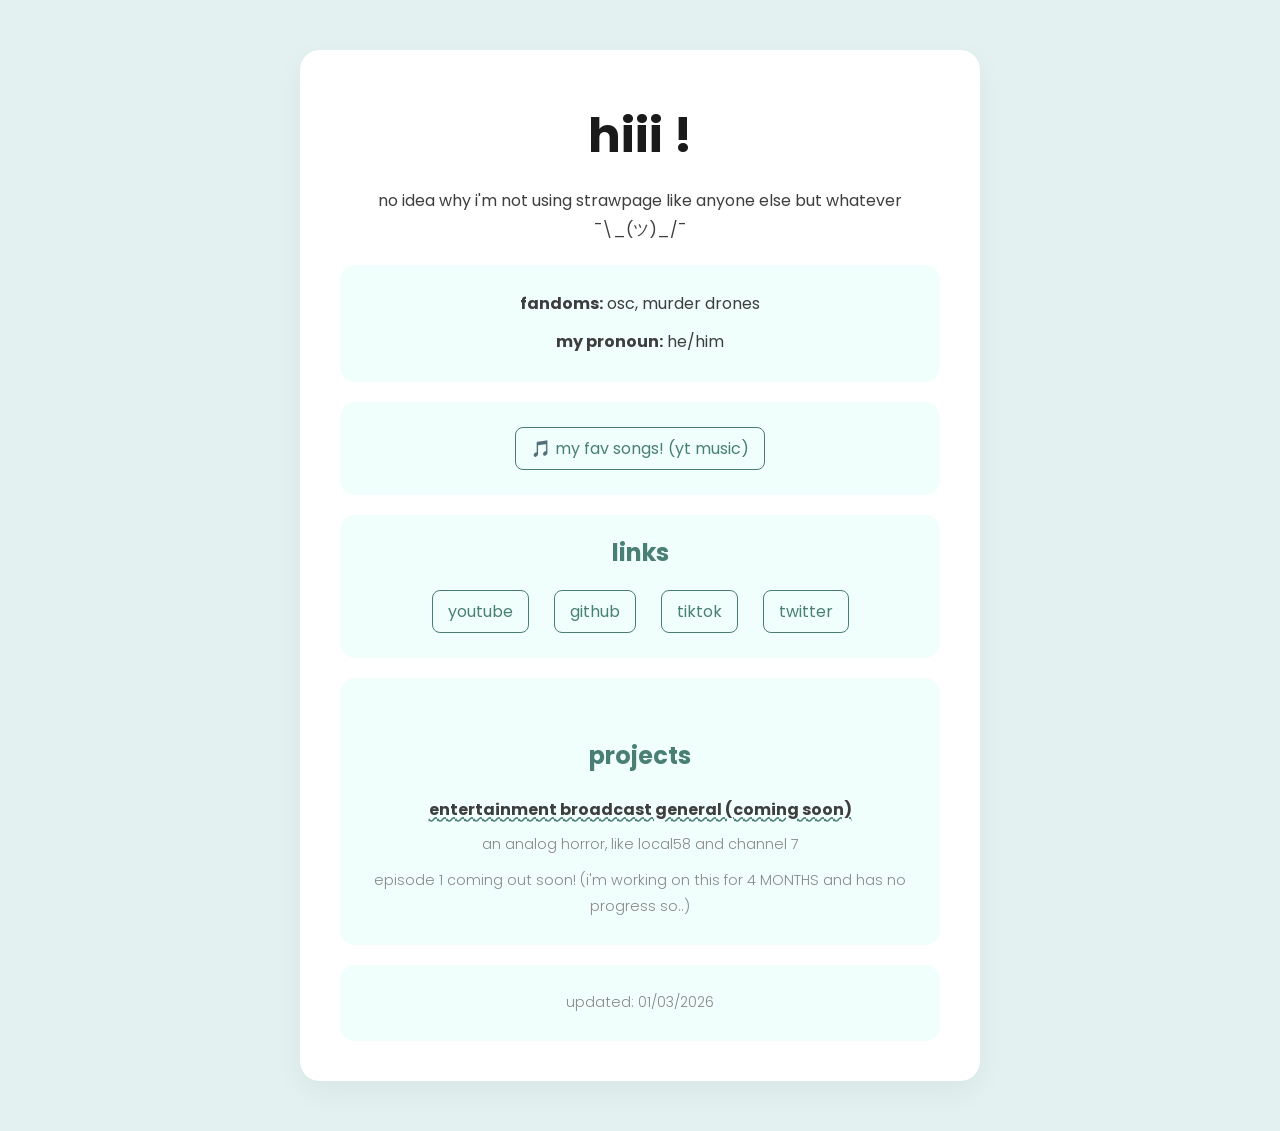
==== index.html @ f58f6829 "removed dark mode" ====
<!DOCTYPE html>
<html lang="en">
<head>
    <meta charset="UTF-8">
    <meta name="viewport" content="width=device-width, initial-scale=1.0">
    <link rel="stylesheet" href="css/style.css">
    <link rel="preconnect" href="https://fonts.googleapis.com">
    <link rel="preconnect" href="https://fonts.gstatic.com" crossorigin>
    <link href="https://fonts.googleapis.com/css2?family=Poppins:wght@300;400;600;700&display=swap" rel="stylesheet">
    <title>about me</title>
</head>
<body>

<div class="container">
    <h1>hiii !</h1>
    
    <p>no idea why i'm not using strawpage like anyone else but whatever ¯\_(ツ)_/¯</p>
    <div class="projects">
        <p><strong>fandoms:</strong> osc, murder drones</p>
        <p><strong>my pronoun:</strong> he/him</p>
    </div>

    <div class="projects">
        <a href="https://music.youtube.com/playlist?list=PLhs_wCzTryojo6V-W3UO1_PLjW0GeoHNQ&si=GN10gR20XN9DasAk" class="fav-songs-link">🎵 my fav songs! (yt music)</a>
    </div>

    <div class="links">
        <h3>links</h3>
        <div class="link-buttons">
            <a href="https://youtube.com/@randomperson32.mp4">youtube</a>
            <a href="https://github.com/randomperson32-XD">github</a>
            <a href="https://www.tiktok.com/@randomperson32xd">tiktok</a>
            <a href="https://x.com/randomper32txt">twitter</a>
        </div>
    </div>

    <div class="projects">
        <h3>projects</h3>
        <span class="ebs">entertainment broadcast general (coming soon)</span>
        <p class="desc">an analog horror, like local58 and channel 7</p>
        <p class="desc">episode 1 coming out soon! (i'm working on this for 4 MONTHS and has no progress so..)</p>
    </div>

    <div class="projects">
    <p class="desc">updated: 01/03/2026 </p>
    </div>
</div>

</body>
</html>
---- css/style.css ----
:root {
    --bg-color: #e3f2f0;
    --container-bg: white;
    --text-color: #3e3e3e;
    --heading-color: #1a1a1a;
    --accent-color: #4a7f76;
    --accent-hover: #4a7f7a;
    --box-bg: #f0fffb;
    --border-color: #4a7f6b;
    --shadow: rgba(0,0,0,0.05);
}

.dark-mode {
    --bg-color: #121212;
    --container-bg: #1e1e1e;
    --text-color: #e0e0e0;
    --heading-color: #ffffff;
    --accent-color: #81c7bc;
    --accent-hover: #5da096;
    --box-bg: #2d2d2d;
    --border-color: #81c7bc;
    --shadow: rgba(0,0,0,0.5);
}

body {
    font-family: 'Poppins', sans-serif; 
    font-size: 16px; 
    text-align: center;
    background-color: var(--bg-color);
    color: var(--text-color);
    margin: 0;
    padding: 50px 20px;
    transition: background-color 0.3s ease, color 0.3s ease;
}

.container {
    position: relative;
    max-width: 600px;
    margin: 0 auto;
    background: var(--container-bg);
    padding: 40px;
    border-radius: 20px;
    box-shadow: 0 10px 30px var(--shadow);
    transition: background-color 0.3s ease;
}

h1 {
    font-size: 3em;
    margin: 10px 0;
    color: var(--heading-color);
}

h3 {
    font-size: 1.5em;
    margin-top: 40px;
    color: var(--accent-color);
}

p {
    line-height: 1.8em;
    margin: 15px 0;
}

.links a, .fav-songs-link {
    display: inline-block;
    margin: 5px 10px;
    padding: 8px 15px;
    text-decoration: none;
    color: var(--accent-color);
    border: 1px solid var(--border-color);
    border-radius: 8px;
    transition: all 0.3s ease;
}

.links a:hover, .fav-songs-link:hover {
    background-color: var(--accent-color);
    color: var(--container-bg);
    border-color: var(--accent-color);
}

/* this keeps your social links in a nice row instead of a vertical list */
.link-buttons {
    display: flex;
    flex-wrap: wrap;
    justify-content: center;
    gap: 5px;
    width: 100%;
}

.ebs {
    display: block;
    font-weight: 700;
    text-decoration: underline wavy var(--accent-color);
    margin-bottom: 5px;
}

.desc {
    font-size: 0.9em;
    color: #888;
    font-weight: 300;
    margin-top: 0;
}

/* centering the heading inside the links box */
.links h3 {
    margin-top: 0;
    margin-bottom: 15px;
}

/* making sure paragraph text doesn't push alignment off-center */
.projects p {
    margin: 5px 0;
    width: 100%;
}

/* ensuring everything inside boxes stays centered */
.projects, .links {
    display: flex;
    flex-direction: column;
    align-items: center;
    justify-content: center;
    margin-top: 20px;
    padding: 20px;
    background: var(--box-bg);
    border-radius: 15px;
    transition: background-color 0.3s ease;
}

.theme-btn {
    position: absolute;
    top: 20px;
    right: 20px;
    background: var(--box-bg);
    border: 1px solid var(--border-color);
    color: var(--accent-color);
    padding: 6px 15px;
    border-radius: 20px;
    font-family: 'Poppins', sans-serif;
    font-size: 0.8em;
    font-weight: 600;
    cursor: pointer;
    letter-spacing: 1px;
    transition: all 0.3s ease;
    outline: none;
}

.theme-btn:hover {
    background-color: var(--accent-color);
    color: var(--container-bg);
    transform: translateY(-2px);
    box-shadow: 0 4px 10px var(--shadow);
}

.theme-btn:active {
    transform: translateY(0);
}
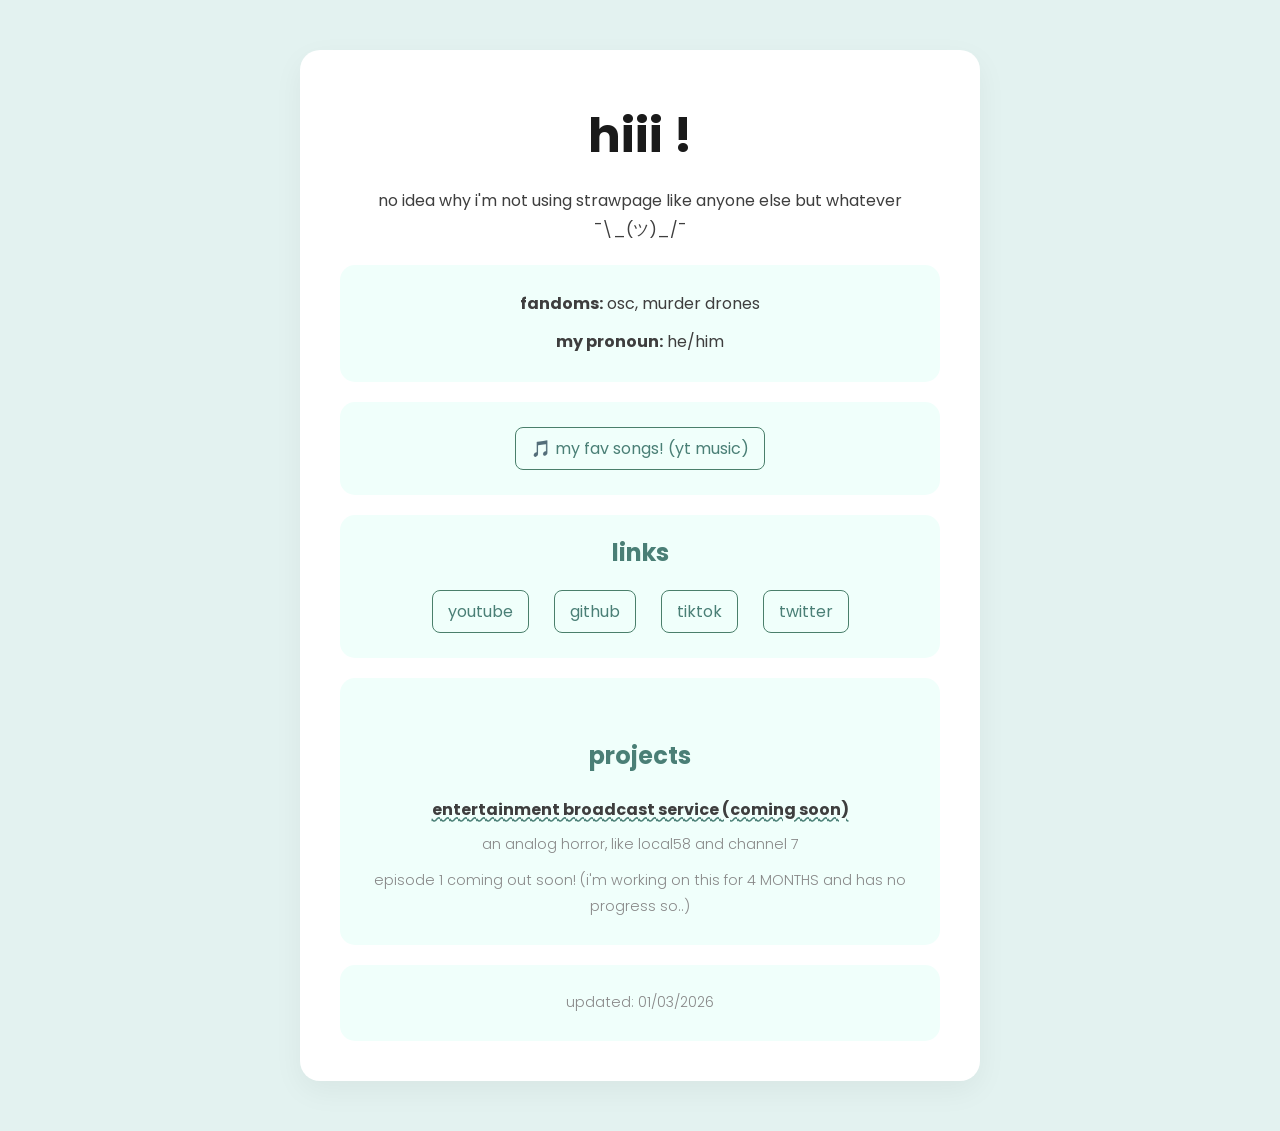
==== commit f9540665: "edited message" ====
--- a/index.html
+++ b/index.html
@@ -36,7 +36,7 @@
 
     <div class="projects">
         <h3>projects</h3>
-        <span class="ebs">entertainment broadcast general (coming soon)</span>
+        <span class="ebs">entertainment broadcast service (coming soon)</span>
         <p class="desc">an analog horror, like local58 and channel 7</p>
         <p class="desc">episode 1 coming out soon! (i'm working on this for 4 MONTHS and has no progress so..)</p>
     </div>
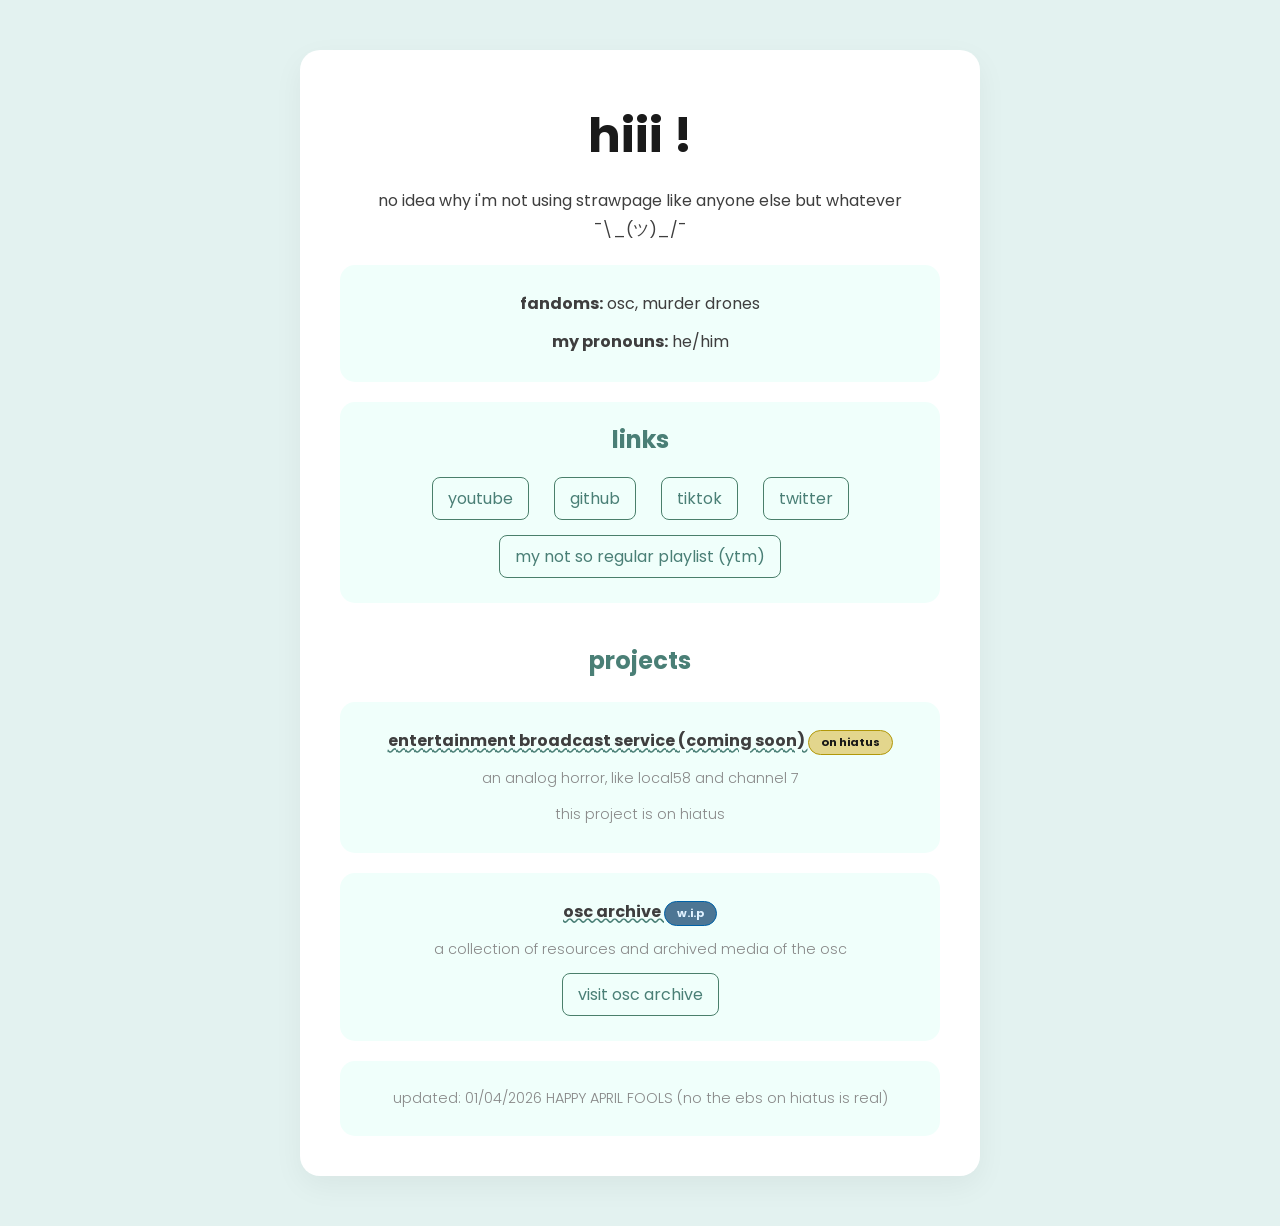
==== commit dbb9cf4a: "added osc archive" ====
--- a/index.html
+++ b/index.html
@@ -17,32 +17,33 @@
     <p>no idea why i'm not using strawpage like anyone else but whatever ¯\_(ツ)_/¯</p>
     <div class="projects">
         <p><strong>fandoms:</strong> osc, murder drones</p>
-        <p><strong>my pronoun:</strong> he/him</p>
-    </div>
-
-    <div class="projects">
-        <a href="https://music.youtube.com/playlist?list=PLhs_wCzTryojo6V-W3UO1_PLjW0GeoHNQ&si=GN10gR20XN9DasAk" class="fav-songs-link">🎵 my fav songs! (yt music)</a>
+        <p><strong>my pronouns:</strong> he/him</p>
     </div>
 
     <div class="links">
         <h3>links</h3>
         <div class="link-buttons">
-            <a href="https://youtube.com/@randomperson32.mp4">youtube</a>
-            <a href="https://github.com/randomperson32-XD">github</a>
-            <a href="https://www.tiktok.com/@randomperson32xd">tiktok</a>
-            <a href="https://x.com/randomper32txt">twitter</a>
+            <a href="https://youtube.com/@randomperson32.mp4" target="_blank" rel="noopener noreferrer">youtube</a>
+            <a href="https://github.com/randomperson32-XD" target="_blank" rel="noopener noreferrer">github</a>
+            <a href="https://www.tiktok.com/@randomperson32xd" target="_blank" rel="noopener noreferrer">tiktok</a>
+            <a href="https://x.com/randomper32txt" target="_blank" rel="noopener noreferrer">twitter</a>
+            <a href="https://music.youtube.com/playlist?list=PLhs_wCzTryojo6V-W3UO1_PLjW0GeoHNQ&si=GN10gR20XN9DasAk" target="_blank" rel="noopener noreferrer">my not so regular playlist (ytm)</a>
         </div>
+    </div>
+    <h3>projects</h3>
+    <div class="projects">
+        <p class="ebs">entertainment broadcast service (coming soon) <span class="badge-hiatus">on hiatus</span></p>
+        <p class="desc">an analog horror, like local58 and channel 7</p>
+        <p class="desc">this project is on hiatus</p>
+    </div>
+    <div class="projects">
+        <p class="ebs">osc archive <span class="badge-wip">w.i.p</span></p>
+        <p class="desc">a collection of resources and archived media of the osc</p>
+        <a href="https://randomperson32-xd.github.io/osc-archive" target="_blank" rel="noopener noreferrer">visit osc archive</a>
     </div>
 
     <div class="projects">
-        <h3>projects</h3>
-        <span class="ebs">entertainment broadcast service (coming soon)</span>
-        <p class="desc">an analog horror, like local58 and channel 7</p>
-        <p class="desc">episode 1 coming out soon! (i'm working on this for 4 MONTHS and has no progress so..)</p>
-    </div>
-
-    <div class="projects">
-    <p class="desc">updated: 01/03/2026 </p>
+    <p class="desc">updated: 01/04/2026 HAPPY APRIL FOOLS (no the ebs on hiatus is real) </p>
     </div>
 </div>
 
--- a/css/style.css
+++ b/css/style.css
@@ -61,7 +61,7 @@
     margin: 15px 0;
 }
 
-.links a, .fav-songs-link {
+a, .fav-songs-link {
     display: inline-block;
     margin: 5px 10px;
     padding: 8px 15px;
@@ -72,13 +72,12 @@
     transition: all 0.3s ease;
 }
 
-.links a:hover, .fav-songs-link:hover {
+a:hover, .fav-songs-link:hover {
     background-color: var(--accent-color);
     color: var(--container-bg);
     border-color: var(--accent-color);
 }
 
-/* this keeps your social links in a nice row instead of a vertical list */
 .link-buttons {
     display: flex;
     flex-wrap: wrap;
@@ -101,19 +100,16 @@
     margin-top: 0;
 }
 
-/* centering the heading inside the links box */
 .links h3 {
     margin-top: 0;
     margin-bottom: 15px;
 }
 
-/* making sure paragraph text doesn't push alignment off-center */
 .projects p {
     margin: 5px 0;
     width: 100%;
 }
 
-/* ensuring everything inside boxes stays centered */
 .projects, .links {
     display: flex;
     flex-direction: column;
@@ -153,4 +149,30 @@
 
 .theme-btn:active {
     transform: translateY(0);
+}
+
+.badge-wip {
+    display: inline-block;
+    background: #4d7694;
+    color: #e0f2ff;
+    font-size: 0.7rem;
+    padding: 2px 12px;
+    border-radius: 50px;
+    border: 1px solid #0062a8;
+    text-decoration: none !important; 
+    white-space: nowrap; 
+    line-height: 1.2rem;
+}
+
+.badge-hiatus {
+    display: inline-block;
+    background: #e3d68d;
+    color: #171716;
+    font-size: 0.7rem;
+    padding: 2px 12px;
+    border-radius: 50px;
+    border: 1px solid #b1980a;
+    text-decoration: none !important; 
+    white-space: nowrap; 
+    line-height: 1.2rem;
 }
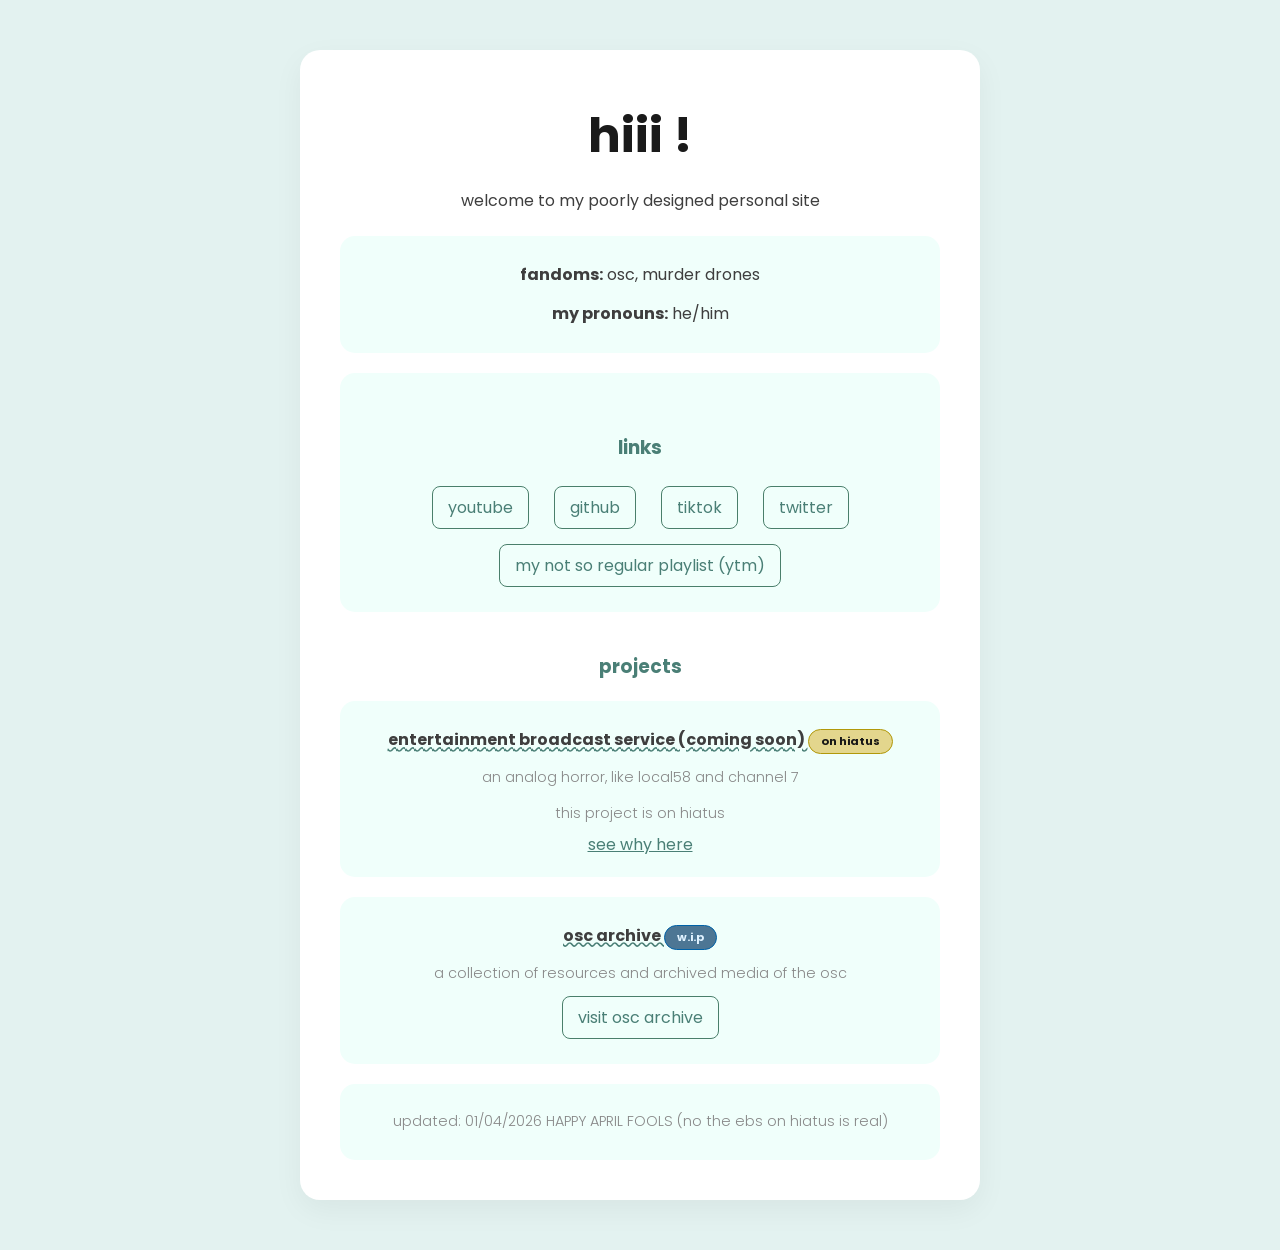
==== commit f3a97553: "april fools" ====
--- a/index.html
+++ b/index.html
@@ -7,20 +7,20 @@
     <link rel="preconnect" href="https://fonts.googleapis.com">
     <link rel="preconnect" href="https://fonts.gstatic.com" crossorigin>
     <link href="https://fonts.googleapis.com/css2?family=Poppins:wght@300;400;600;700&display=swap" rel="stylesheet">
-    <title>about me</title>
+    <title>randomperson32-xd.github.io</title>
 </head>
 <body>
 
 <div class="container">
     <h1>hiii !</h1>
     
-    <p>no idea why i'm not using strawpage like anyone else but whatever ¯\_(ツ)_/¯</p>
-    <div class="projects">
+    <p>welcome to my poorly designed personal site</p>
+    <div class="subcontainer">
         <p><strong>fandoms:</strong> osc, murder drones</p>
         <p><strong>my pronouns:</strong> he/him</p>
     </div>
 
-    <div class="links">
+    <div class="subcontainer">
         <h3>links</h3>
         <div class="link-buttons">
             <a href="https://youtube.com/@randomperson32.mp4" target="_blank" rel="noopener noreferrer">youtube</a>
@@ -31,18 +31,19 @@
         </div>
     </div>
     <h3>projects</h3>
-    <div class="projects">
+    <div class="subcontainer">
         <p class="ebs">entertainment broadcast service (coming soon) <span class="badge-hiatus">on hiatus</span></p>
         <p class="desc">an analog horror, like local58 and channel 7</p>
         <p class="desc">this project is on hiatus</p>
+        <a class="reg-a" href="blogs/why-is-ebs-on-hiatus.html">see why here</a>
     </div>
-    <div class="projects">
+    <div class="subcontainer">
         <p class="ebs">osc archive <span class="badge-wip">w.i.p</span></p>
         <p class="desc">a collection of resources and archived media of the osc</p>
         <a href="https://randomperson32-xd.github.io/osc-archive" target="_blank" rel="noopener noreferrer">visit osc archive</a>
     </div>
 
-    <div class="projects">
+    <div class="subcontainer">
     <p class="desc">updated: 01/04/2026 HAPPY APRIL FOOLS (no the ebs on hiatus is real) </p>
     </div>
 </div>
--- a/css/style.css
+++ b/css/style.css
@@ -50,8 +50,7 @@
     color: var(--heading-color);
 }
 
-h3 {
-    font-size: 1.5em;
+h3, h4 {
     margin-top: 40px;
     color: var(--accent-color);
 }
@@ -59,6 +58,25 @@
 p {
     line-height: 1.8em;
     margin: 15px 0;
+}
+
+.banner-img {
+    border-radius: 20px;
+    width: 100%;
+    display: block;
+    height: auto;
+}
+
+.reg-a {
+    display: inline;
+    margin: 0;
+    padding: 0;
+    text-decoration: underline; 
+    color: var(--accent-color);
+    border: none;
+    border-radius: 1;
+    background: none;
+    transition: color 0.2s ease;
 }
 
 a, .fav-songs-link {
@@ -105,12 +123,12 @@
     margin-bottom: 15px;
 }
 
-.projects p {
+.subcontainer p {
     margin: 5px 0;
     width: 100%;
 }
 
-.projects, .links {
+.subcontainer {
     display: flex;
     flex-direction: column;
     align-items: center;
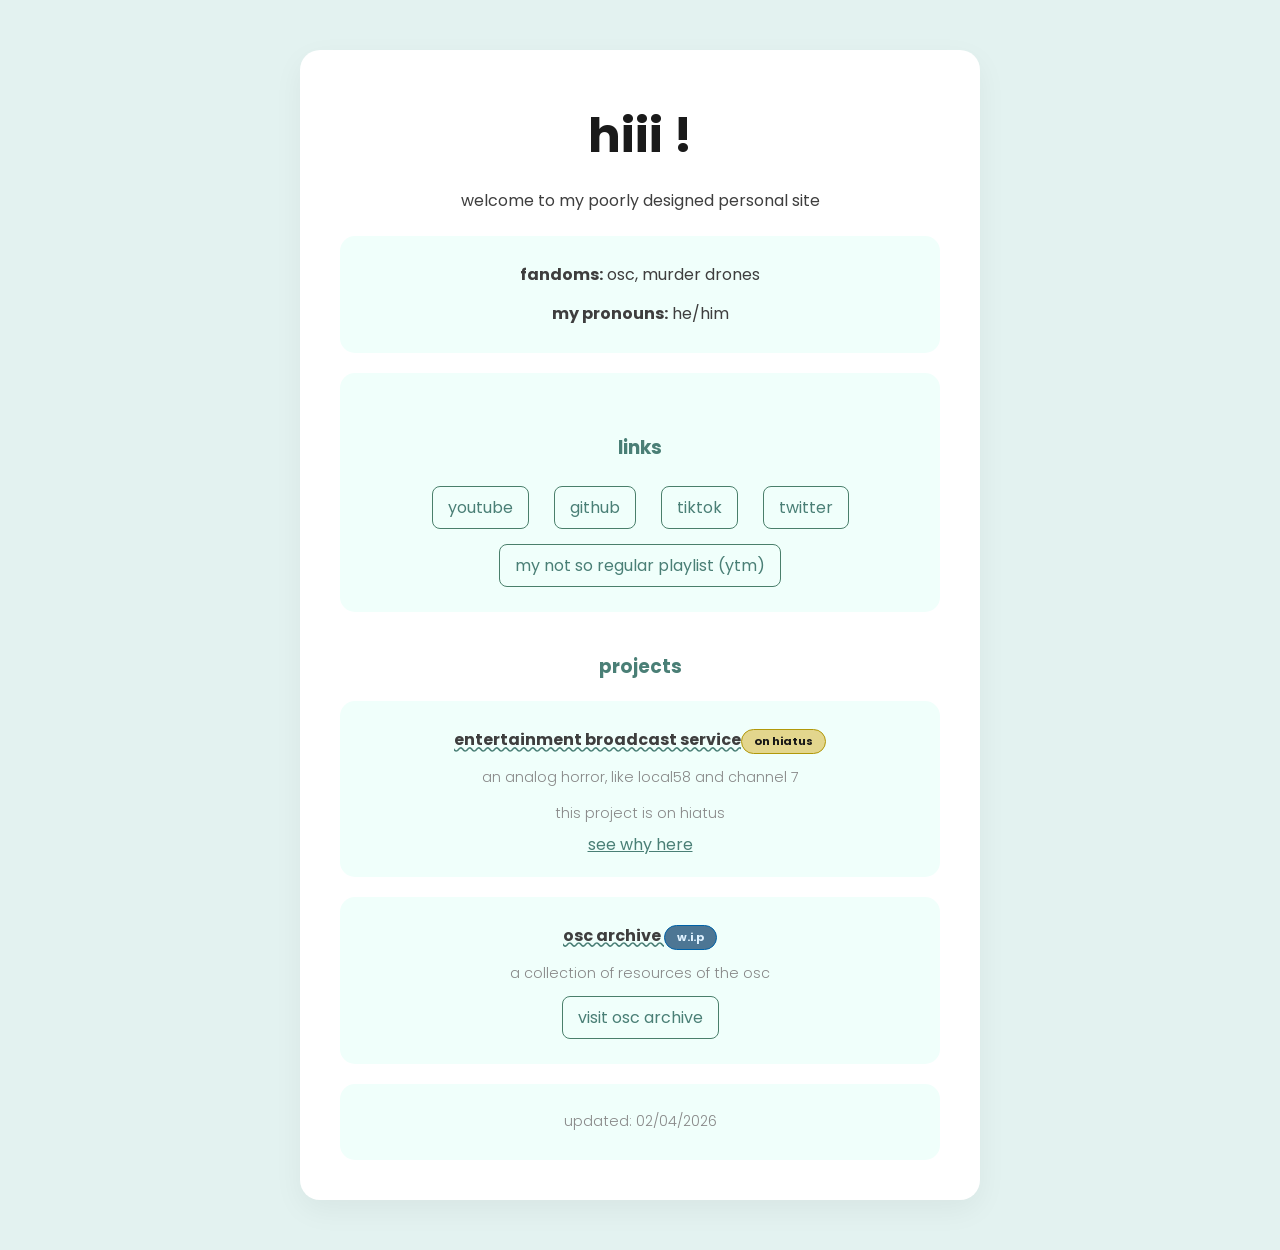
==== commit 6cfb80b2: "edited some text idk" ====
--- a/index.html
+++ b/index.html
@@ -32,19 +32,19 @@
     </div>
     <h3>projects</h3>
     <div class="subcontainer">
-        <p class="ebs">entertainment broadcast service (coming soon) <span class="badge-hiatus">on hiatus</span></p>
+        <p class="ebs">entertainment broadcast service<span class="badge-hiatus">on hiatus</span></p>
         <p class="desc">an analog horror, like local58 and channel 7</p>
         <p class="desc">this project is on hiatus</p>
         <a class="reg-a" href="blogs/why-is-ebs-on-hiatus.html">see why here</a>
     </div>
     <div class="subcontainer">
         <p class="ebs">osc archive <span class="badge-wip">w.i.p</span></p>
-        <p class="desc">a collection of resources and archived media of the osc</p>
+        <p class="desc"> a collection of resources of the osc </p>
         <a href="https://randomperson32-xd.github.io/osc-archive" target="_blank" rel="noopener noreferrer">visit osc archive</a>
     </div>
 
     <div class="subcontainer">
-    <p class="desc">updated: 01/04/2026 HAPPY APRIL FOOLS (no the ebs on hiatus is real) </p>
+    <p class="desc">updated: 02/04/2026</p>
     </div>
 </div>
 
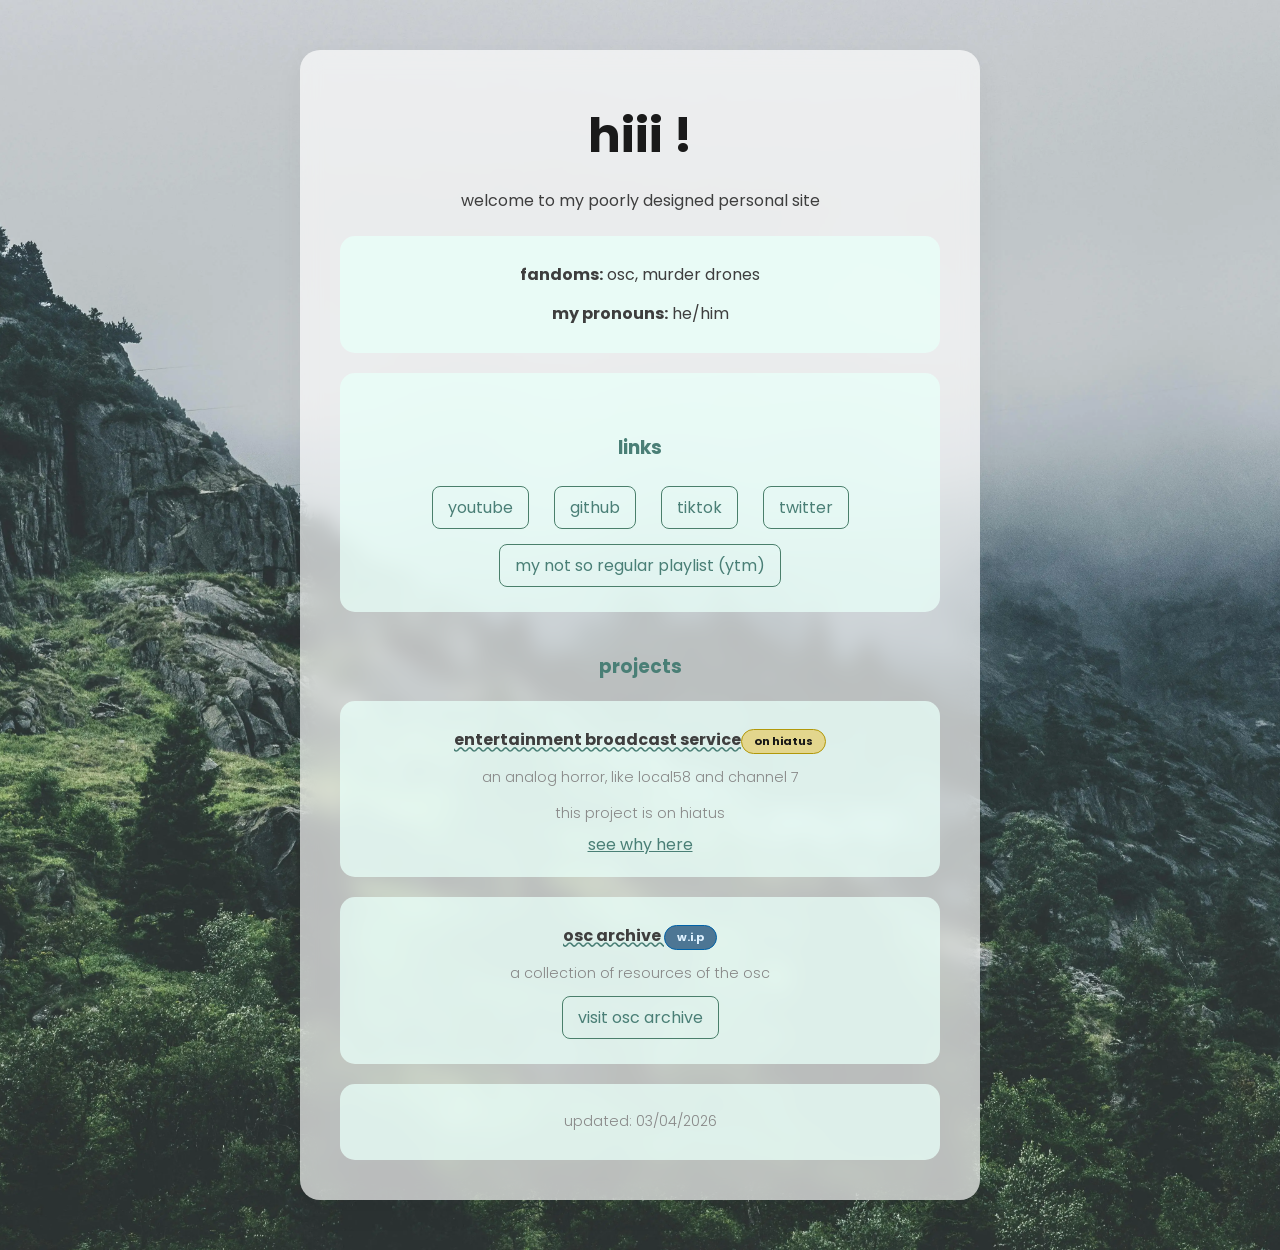
==== commit 3f5fb807: "new bg" ====
--- a/index.html
+++ b/index.html
@@ -44,7 +44,7 @@
     </div>
 
     <div class="subcontainer">
-    <p class="desc">updated: 02/04/2026</p>
+    <p class="desc">updated: 03/04/2026</p>
     </div>
 </div>
 
--- a/css/style.css
+++ b/css/style.css
@@ -1,32 +1,23 @@
 :root {
     --bg-color: #e3f2f0;
-    --container-bg: white;
+    --container-bg: #ffffffac;
     --text-color: #3e3e3e;
     --heading-color: #1a1a1a;
     --accent-color: #4a7f76;
     --accent-hover: #4a7f7a;
-    --box-bg: #f0fffb;
+    --box-bg: #e9fff9c3;
     --border-color: #4a7f6b;
     --shadow: rgba(0,0,0,0.05);
-}
-
-.dark-mode {
-    --bg-color: #121212;
-    --container-bg: #1e1e1e;
-    --text-color: #e0e0e0;
-    --heading-color: #ffffff;
-    --accent-color: #81c7bc;
-    --accent-hover: #5da096;
-    --box-bg: #2d2d2d;
-    --border-color: #81c7bc;
-    --shadow: rgba(0,0,0,0.5);
 }
 
 body {
     font-family: 'Poppins', sans-serif; 
     font-size: 16px; 
     text-align: center;
-    background-color: var(--bg-color);
+    background: url('../assets/bg.webp');
+    background-size: cover;
+    background-position: center;
+    background-repeat: no-repeat;
     color: var(--text-color);
     margin: 0;
     padding: 50px 20px;
@@ -42,6 +33,8 @@
     border-radius: 20px;
     box-shadow: 0 10px 30px var(--shadow);
     transition: background-color 0.3s ease;
+    backdrop-filter: blur(10px);
+    -webkit-backdrop-filter: blur(10px); 
 }
 
 h1 {
